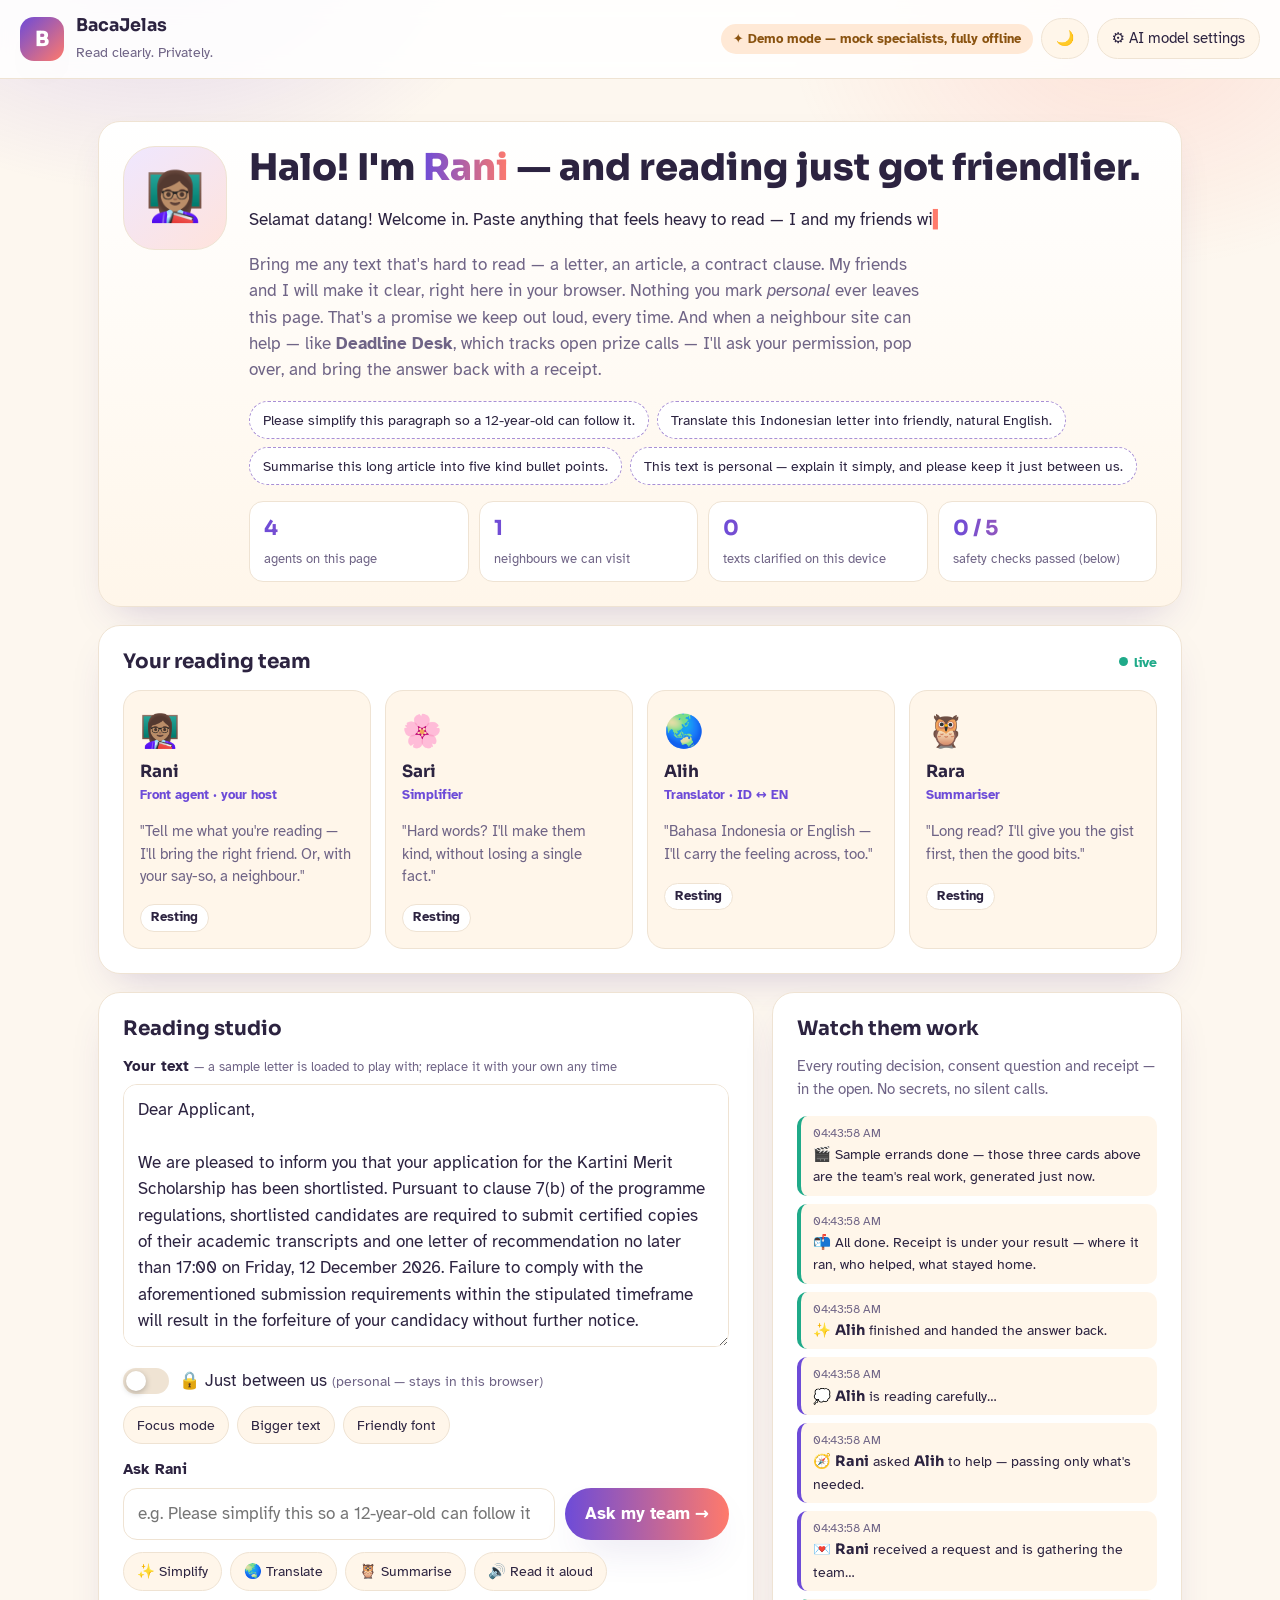
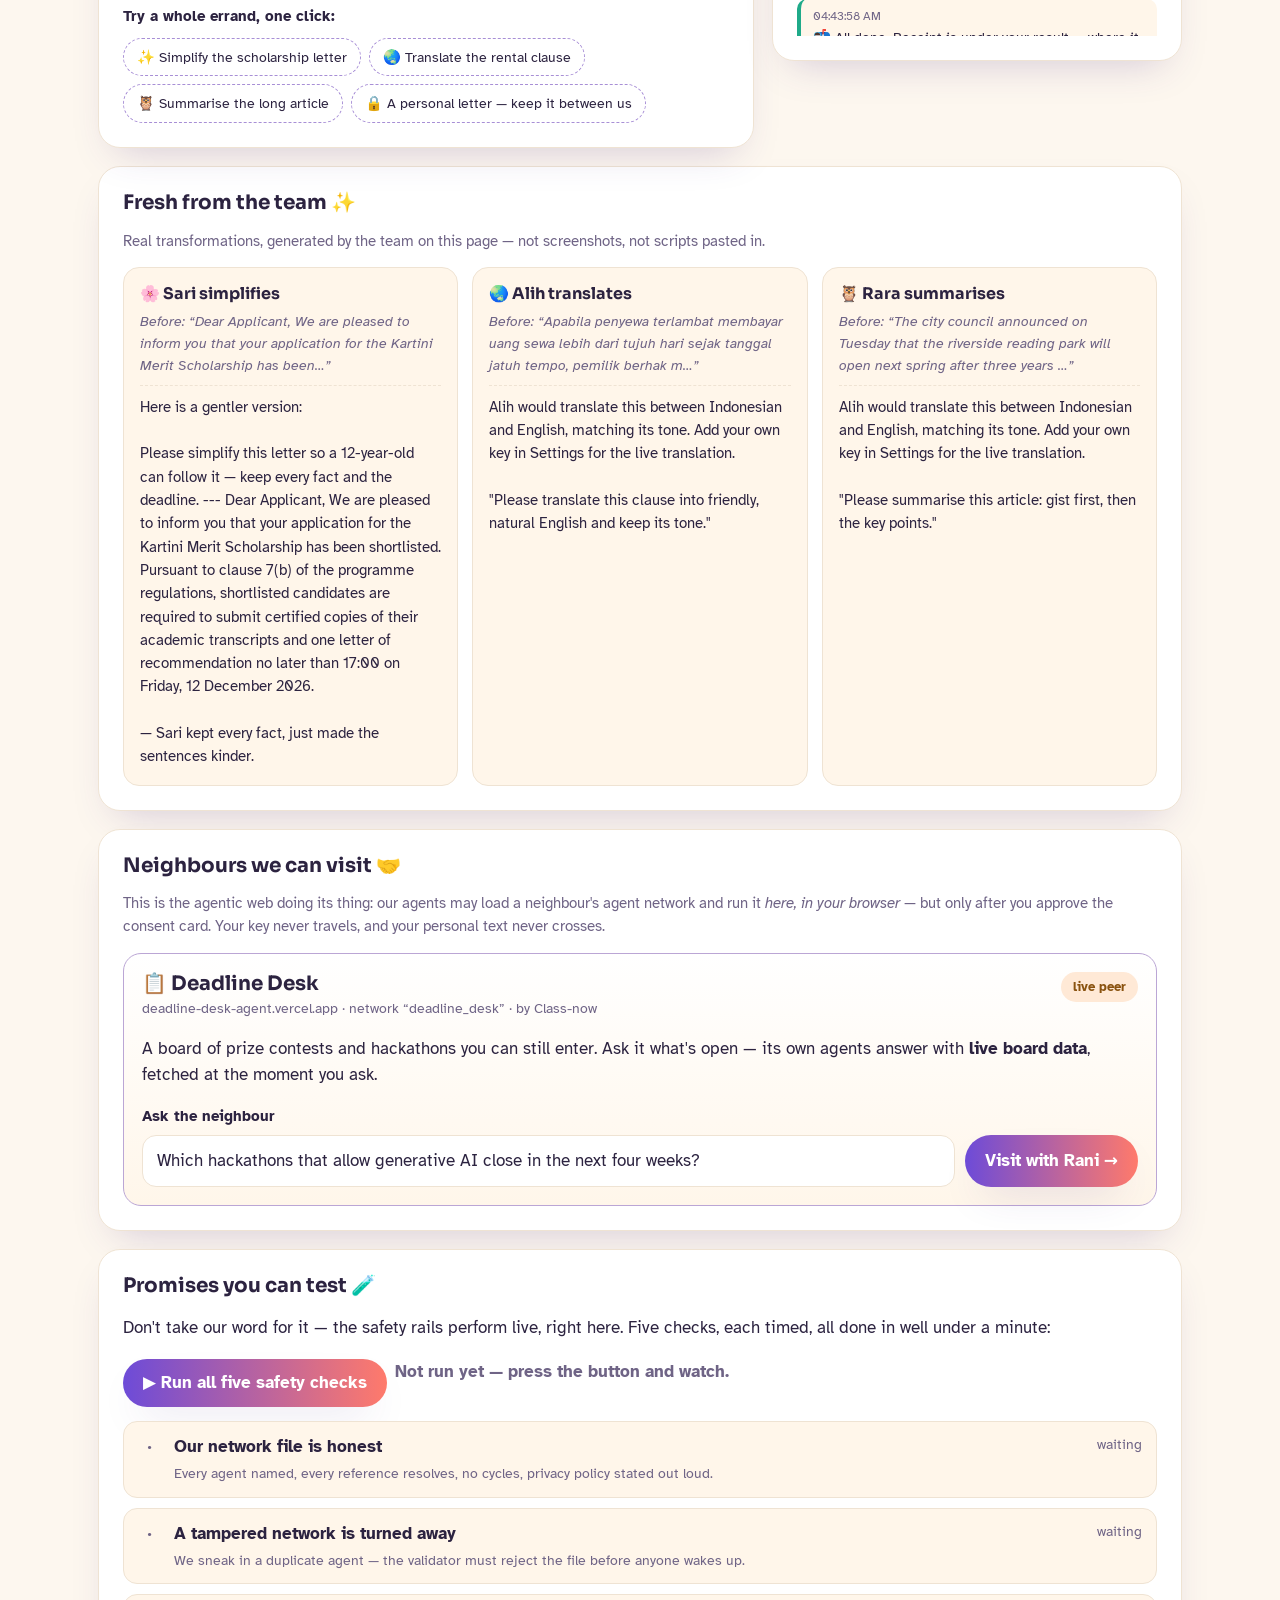
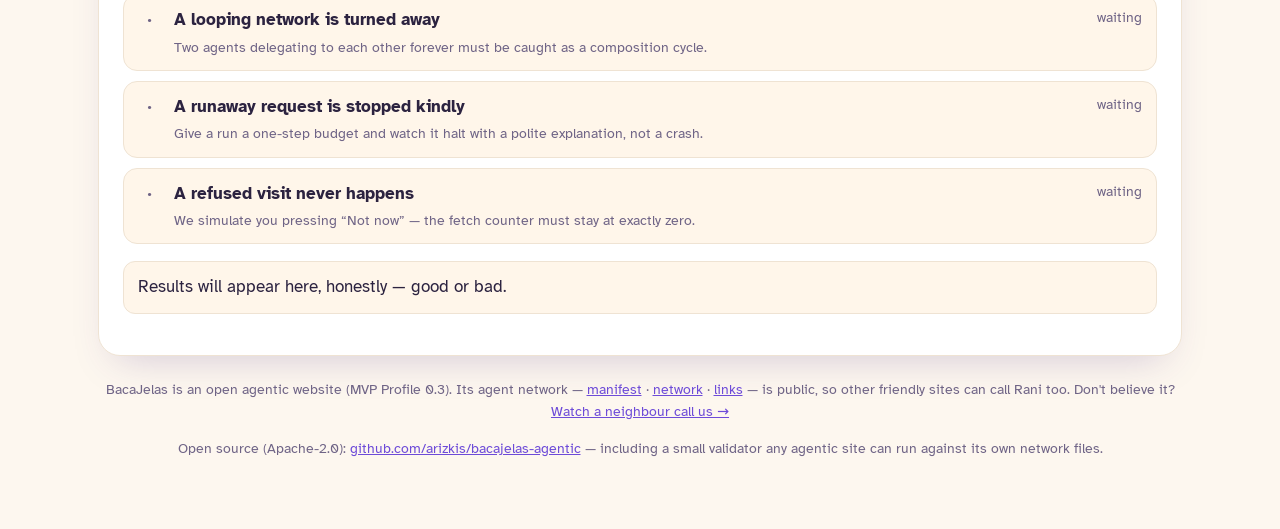
==== site/index.html @ 624f6c1c "BacaJelas, agentified — stage 2: live composition both directions - M3: Rani visits Deadline Desk af" ====
<!doctype html>
<html lang="en" data-theme="light">
<head>
<meta charset="utf-8">
<meta name="viewport" content="width=device-width, initial-scale=1">
<title>BacaJelas — Read clearly. Privately. Together with friendly agents.</title>
<meta name="description" content="A reading companion on the open agentic web. Rani and her specialist friends simplify, translate and summarise — right in your browser. And with your permission, they visit neighbours like Deadline Desk and bring back live answers.">
<link rel="preconnect" href="https://fonts.googleapis.com">
<link href="https://fonts.googleapis.com/css2?family=Atkinson+Hyperlegible:ital,wght@0,400;0,700;1,400&family=Sora:wght@500;700;800&display=swap" rel="stylesheet">
<link rel="stylesheet" href="./styles.css">
</head>
<body>
<div class="aurora" aria-hidden="true"></div>

<header class="topbar">
  <div class="brand">
    <div class="brand-mark" aria-hidden="true">B</div>
    <div>
      <strong>BacaJelas</strong>
      <span>Read clearly. Privately.</span>
    </div>
  </div>
  <div class="topbar-right">
    <span id="mode-pill" class="pill pill-warm">Warming up…</span>
    <button id="theme-toggle" class="ghost-btn" type="button" aria-label="Toggle dark mode">🌙</button>
    <button id="settings-open" class="ghost-btn" type="button">⚙ AI model settings</button>
  </div>
</header>

<main>
  <!-- HERO / GREETING -->
  <section class="hero card">
    <div class="avatar-stage" aria-hidden="true">
      <div class="avatar avatar-rani"><span>👩🏽‍🏫</span><i class="pulse"></i></div>
    </div>
    <div class="hero-text">
      <h1>Halo! I'm <span class="grad">Rani</span> — and reading just got friendlier.</h1>
      <p id="greeting" class="greeting"></p>
      <p class="hero-sub">Bring me any text that's hard to read — a letter, an article, a contract clause.
      My friends and I will make it clear, right here in your browser. Nothing you mark
      <em>personal</em> ever leaves this page. That's a promise we keep out loud, every time.
      And when a neighbour site can help — like <strong>Deadline Desk</strong>, which tracks open
      prize calls — I'll ask your permission, pop over, and bring the answer back with a receipt.</p>
      <div class="chips" id="sample-chips"></div>
      <div class="stats-strip" aria-label="This page, by the numbers">
        <div class="stat"><strong id="stat-agents">4</strong><span>agents on this page</span></div>
        <div class="stat"><strong id="stat-peers">…</strong><span>neighbours we can visit</span></div>
        <div class="stat"><strong id="stat-clarified">0</strong><span>texts clarified on this device</span></div>
        <div class="stat"><strong id="stat-checks">0 / 5</strong><span>safety checks passed (below)</span></div>
      </div>
    </div>
  </section>

  <!-- AGENT STAGE -->
  <section class="stage card" aria-label="Your agent team">
    <div class="stage-head">
      <h2>Your reading team</h2>
      <span class="live-dot"><i></i> live</span>
    </div>
    <div class="agents" id="agents">
      <article class="agent" data-agent="rani" data-state="idle">
        <div class="agent-face">👩🏽‍🏫</div>
        <h3>Rani</h3><p class="agent-role">Front agent · your host</p>
        <p class="agent-say">"Tell me what you're reading — I'll bring the right friend. Or, with your say-so, a neighbour."</p>
        <span class="agent-status">Resting</span>
      </article>
      <article class="agent" data-agent="sari" data-state="idle">
        <div class="agent-face">🌸</div>
        <h3>Sari</h3><p class="agent-role">Simplifier</p>
        <p class="agent-say">"Hard words? I'll make them kind, without losing a single fact."</p>
        <span class="agent-status">Resting</span>
      </article>
      <article class="agent" data-agent="alih" data-state="idle">
        <div class="agent-face">🌏</div>
        <h3>Alih</h3><p class="agent-role">Translator · ID ↔ EN</p>
        <p class="agent-say">"Bahasa Indonesia or English — I'll carry the feeling across, too."</p>
        <span class="agent-status">Resting</span>
      </article>
      <article class="agent" data-agent="rara" data-state="idle">
        <div class="agent-face">🦉</div>
        <h3>Rara</h3><p class="agent-role">Summariser</p>
        <p class="agent-say">"Long read? I'll give you the gist first, then the good bits."</p>
        <span class="agent-status">Resting</span>
      </article>
    </div>
  </section>

  <div class="grid">
    <!-- STUDIO -->
    <section class="studio card">
      <h2>Reading studio</h2>
      <label class="field-label" for="editor">Your text <small id="editor-note">— a sample letter is loaded to play with; replace it with your own any time</small></label>
      <textarea id="editor" rows="9" placeholder="Paste the text that's giving you trouble — a letter, a bill, an article, anything…"></textarea>
      <div class="studio-row">
        <label class="switch">
          <input type="checkbox" id="personal-toggle">
          <span class="track"></span>
          <span class="switch-label">🔒 Just between us <small>(personal — stays in this browser)</small></span>
        </label>
        <div class="comfort">
          <button type="button" class="mini-btn" data-comfort="focusMode">Focus mode</button>
          <button type="button" class="mini-btn" data-comfort="largeText">Bigger text</button>
          <button type="button" class="mini-btn" data-comfort="friendlyFont">Friendly font</button>
        </div>
      </div>
      <label class="field-label" for="ask">Ask Rani</label>
      <div class="ask-row">
        <input id="ask" type="text" placeholder="e.g. Please simplify this so a 12-year-old can follow it">
        <button id="run" class="primary-btn" type="button">Ask my team →</button>
      </div>
      <div class="quick-actions">
        <button type="button" class="mini-btn" data-quick="simplify">✨ Simplify</button>
        <button type="button" class="mini-btn" data-quick="translate">🌏 Translate</button>
        <button type="button" class="mini-btn" data-quick="summarise">🦉 Summarise</button>
        <button type="button" class="mini-btn" id="speak-btn">🔊 Read it aloud</button>
      </div>
      <p class="field-label">Try a whole errand, one click:</p>
      <div class="chips" id="sample-runs"></div>
      <div id="result" class="result" hidden>
        <div class="result-head">
          <span id="result-badge" class="pill pill-ai">From your team</span>
          <span id="result-who" class="result-who"></span>
        </div>
        <div id="result-text" class="result-text"></div>
        <p id="receipt" class="receipt"></p>
      </div>
      <p id="error-box" class="error-box" hidden></p>
    </section>

    <!-- LEDGER -->
    <aside class="ledger card" aria-label="Agent activity">
      <h2>Watch them work</h2>
      <p class="ledger-sub">Every routing decision, consent question and receipt — in the open. No secrets, no silent calls.</p>
      <ol id="ledger" class="ledger-list"></ol>
    </aside>
  </div>

  <!-- GALLERY -->
  <section class="gallery card" aria-label="Example transformations">
    <h2>Fresh from the team ✨</h2>
    <p class="ledger-sub" id="gallery-note">Real transformations, generated by the team on this page — not screenshots, not scripts pasted in.</p>
    <div class="gallery-grid" id="gallery"></div>
  </section>

  <!-- NEIGHBOURS (cross-site composition) -->
  <section class="neighbours card" aria-label="Neighbours on the agentic web">
    <h2>Neighbours we can visit 🤝</h2>
    <p class="ledger-sub">This is the agentic web doing its thing: our agents may load a neighbour's agent
    network and run it <em>here, in your browser</em> — but only after you approve the consent card.
    Your key never travels, and your personal text never crosses.</p>
    <article class="peer-card">
      <div class="peer-head">
        <div>
          <h3>📋 Deadline Desk</h3>
          <p class="peer-origin">deadline-desk-agent.vercel.app · network “deadline_desk” · by Class-now</p>
        </div>
        <span class="pill pill-warm">live peer</span>
      </div>
      <p>A board of prize contests and hackathons you can still enter. Ask it what's open —
      its own agents answer with <strong>live board data</strong>, fetched at the moment you ask.</p>
      <label class="field-label" for="peer-ask">Ask the neighbour</label>
      <div class="ask-row">
        <input id="peer-ask" type="text" value="Which hackathons that allow generative AI close in the next four weeks?">
        <button id="peer-run" class="primary-btn" type="button">Visit with Rani →</button>
      </div>
      <div id="peer-result" class="result" hidden>
        <div class="result-head">
          <span class="pill pill-ai">Back from the neighbours</span>
          <span id="peer-result-who" class="result-who"></span>
        </div>
        <div id="peer-result-text" class="result-text"></div>
        <p id="peer-receipt" class="receipt"></p>
      </div>
      <p id="peer-error" class="error-box" hidden></p>
    </article>
  </section>

  <!-- TRUST THEATRE (§6 performed live) -->
  <section class="trust card">
    <h2>Promises you can test 🧪</h2>
    <p>Don't take our word for it — the safety rails perform live, right here. Five checks,
    each timed, all done in well under a minute:</p>
    <div class="trust-btns">
      <button type="button" class="primary-btn" id="theatre-run">▶ Run all five safety checks</button>
      <span id="theatre-summary" class="theatre-summary">Not run yet — press the button and watch.</span>
    </div>
    <ol class="theatre-list" id="theatre-list">
      <li data-check="validate"><span class="check-dot">·</span><div><strong>Our network file is honest</strong><p>Every agent named, every reference resolves, no cycles, privacy policy stated out loud.</p></div><span class="check-meta">waiting</span></li>
      <li data-check="tamper"><span class="check-dot">·</span><div><strong>A tampered network is turned away</strong><p>We sneak in a duplicate agent — the validator must reject the file before anyone wakes up.</p></div><span class="check-meta">waiting</span></li>
      <li data-check="cycle"><span class="check-dot">·</span><div><strong>A looping network is turned away</strong><p>Two agents delegating to each other forever must be caught as a composition cycle.</p></div><span class="check-meta">waiting</span></li>
      <li data-check="budget"><span class="check-dot">·</span><div><strong>A runaway request is stopped kindly</strong><p>Give a run a one-step budget and watch it halt with a polite explanation, not a crash.</p></div><span class="check-meta">waiting</span></li>
      <li data-check="denied"><span class="check-dot">·</span><div><strong>A refused visit never happens</strong><p>We simulate you pressing “Not now” — the fetch counter must stay at exactly zero.</p></div><span class="check-meta">waiting</span></li>
    </ol>
    <p id="trust-output" class="trust-output">Results will appear here, honestly — good or bad.</p>
  </section>

  <footer class="foot">
    <p>BacaJelas is an open agentic website (MVP Profile 0.3). Its agent network —
    <a href="./agent-manifest.json">manifest</a> · <a href="./bacajelas.network.json">network</a> · <a href="./links.json">links</a> —
    is public, so other friendly sites can call Rani too.
    Don't believe it? <a href="https://bacajelas-caller.web.app/">Watch a neighbour call us →</a></p>
    <p>Open source (Apache-2.0): <a href="https://github.com/arizkis/bacajelas-agentic">github.com/arizkis/bacajelas-agentic</a> —
    including a small validator any agentic site can run against its own network files.</p>
  </footer>
</main>

<!-- CONSENT MODAL -->
<div id="consent-modal" class="modal" hidden role="dialog" aria-modal="true" aria-labelledby="consent-title">
  <div class="modal-card">
    <div class="modal-face">🤝</div>
    <h3 id="consent-title">Rani would like to say hello to a neighbour</h3>
    <p id="consent-body"></p>
    <p class="consent-care">Your key and your personal text <strong>never</strong> go along — only the question you approved. Neighbours run here, in your browser, on your terms.</p>
    <div class="modal-btns">
      <button type="button" id="consent-no" class="ghost-btn">Not now</button>
      <button type="button" id="consent-yes" class="primary-btn">Yes, say hello</button>
    </div>
  </div>
</div>

<!-- CONFIRM MODAL (for write actions) -->
<div id="confirm-modal" class="modal" hidden role="dialog" aria-modal="true">
  <div class="modal-card">
    <div class="modal-face">🪟</div>
    <h3>Before we change anything…</h3>
    <p id="confirm-body"></p>
    <div class="modal-btns">
      <button type="button" id="confirm-no" class="ghost-btn">Keep it as-is</button>
      <button type="button" id="confirm-yes" class="primary-btn">Yes, go ahead</button>
    </div>
  </div>
</div>

<!-- SETTINGS DRAWER -->
<div id="settings" class="drawer" hidden role="dialog" aria-label="AI model settings">
  <div class="drawer-card">
    <h3>⚙ AI model settings</h3>
    <p class="drawer-sub">BacaJelas runs on the open agentic web: you choose the brain. Bring your own key for any
    OpenAI-compatible router (Otari is pre-filled as a suggestion), or stay in demo mode with our local mock
    specialists — every flow works there too, including the visit to Deadline Desk, whose board data is live either way.</p>
    <label class="field-label" for="set-base">Router base URL</label>
    <input id="set-base" type="url" placeholder="https://api.otari.ai/api/v1">
    <label class="field-label" for="set-model">Model</label>
    <input id="set-model" type="text" placeholder="alibaba/qwen3.8-flash">
    <label class="field-label" for="set-key">Your API key <small>(stays in this browser, sent only to your router)</small></label>
    <input id="set-key" type="password" autocomplete="off" placeholder="sk-…">
    <label class="switch"><input type="checkbox" id="set-mock"><span class="track"></span><span class="switch-label">Demo mode (local mock specialists, no key, no network for reading tasks)</span></label>
    <div class="modal-btns">
      <button type="button" id="settings-clear" class="ghost-btn">Forget my key</button>
      <button type="button" id="settings-save" class="primary-btn">Save</button>
    </div>
  </div>
</div>

<script type="module" src="./app.js"></script>
</body>
</html>
---- site/styles.css ----
/* BacaJelas — warm modern theme. AI feels alive; nothing feels cold. */
:root{
  --bg:#fdf7ef; --surface:#ffffff; --surface-2:#fff6ea; --ink:#2c2340; --ink-soft:#6f6486;
  --line:#efe3d3; --primary:#6d4bd8; --primary-ink:#ffffff; --accent:#ff7a6b; --mint:#1faa89;
  --gold:#f5a623; --radius:22px; --shadow:0 18px 40px -18px rgba(76,52,140,.25);
  --font-body:"Atkinson Hyperlegible",system-ui,-apple-system,"Segoe UI",sans-serif;
  --font-display:"Sora",var(--font-body);
}
html[data-theme="dark"]{
  --bg:#17122b; --surface:#221a3e; --surface-2:#2a2150; --ink:#f2edff; --ink-soft:#b6aad6;
  --line:#372c5e; --shadow:0 18px 40px -18px rgba(0,0,0,.6);
}
*{box-sizing:border-box}
body{margin:0;font-family:var(--font-body);background:var(--bg);color:var(--ink);font-size:17px;line-height:1.55}
.aurora{position:fixed;inset:0;z-index:-1;pointer-events:none;
  background:
    radial-gradient(560px 380px at 12% -6%, rgba(109,75,216,.20), transparent 65%),
    radial-gradient(520px 360px at 88% 4%, rgba(255,122,107,.16), transparent 65%),
    radial-gradient(700px 500px at 50% 115%, rgba(31,170,137,.12), transparent 65%);}
main{max-width:1120px;margin:0 auto;padding:20px 18px 56px}
h1,h2,h3{font-family:var(--font-display);line-height:1.2;margin:0}
h2{font-size:1.25rem}
a{color:var(--primary)}
.card{background:var(--surface);border:1px solid var(--line);border-radius:var(--radius);box-shadow:var(--shadow);padding:24px;margin-top:18px}

/* top bar */
.topbar{position:sticky;top:0;z-index:20;display:flex;justify-content:space-between;align-items:center;
  padding:12px 20px;background:color-mix(in srgb, var(--surface) 88%, transparent);backdrop-filter:blur(10px);
  border-bottom:1px solid var(--line)}
.brand{display:flex;gap:12px;align-items:center}
.brand-mark{width:44px;height:44px;border-radius:14px;display:grid;place-items:center;color:#fff;font-family:var(--font-display);
  font-weight:800;font-size:1.3rem;background:linear-gradient(135deg,var(--primary),var(--accent));box-shadow:var(--shadow)}
.brand strong{display:block;font-family:var(--font-display);font-size:1.1rem}
.brand span{color:var(--ink-soft);font-size:.85rem}
.topbar-right{display:flex;gap:8px;align-items:center;flex-wrap:wrap}
.ghost-btn{background:var(--surface-2);color:var(--ink);border:1px solid var(--line);border-radius:999px;padding:8px 14px;cursor:pointer;font:inherit;font-size:.92rem}
.ghost-btn:hover{border-color:var(--primary)}
.pill{display:inline-flex;align-items:center;gap:6px;border-radius:999px;padding:5px 12px;font-size:.82rem;font-weight:700}
.pill-warm{background:#ffe9d6;color:#8a5310}
html[data-theme="dark"] .pill-warm{background:#4a3517;color:#ffd9a0}
.pill-ai{background:linear-gradient(90deg,var(--primary),var(--accent));color:#fff}

/* hero */
.hero{display:flex;gap:22px;align-items:flex-start;margin-top:22px;background:
  linear-gradient(180deg,var(--surface),var(--surface-2))}
.avatar-stage{flex:0 0 auto}
.avatar{position:relative;width:104px;height:104px;border-radius:32px;display:grid;place-items:center;font-size:3rem;
  background:linear-gradient(140deg,#efe7ff,#ffe3dc);border:1px solid var(--line)}
html[data-theme="dark"] .avatar{background:linear-gradient(140deg,#372c5e,#4a2f3a)}
.avatar .pulse{position:absolute;inset:-6px;border-radius:38px;border:2px solid var(--accent);opacity:0;animation:pulse 2.6s infinite}
@keyframes pulse{0%{transform:scale(.94);opacity:.7}70%{transform:scale(1.08);opacity:0}100%{opacity:0}}
.hero-text h1{font-size:clamp(1.6rem,3.4vw,2.3rem);font-weight:800}
.grad{background:linear-gradient(90deg,var(--primary),var(--accent));-webkit-background-clip:text;background-clip:text;color:transparent}
.greeting{font-size:1.08rem;min-height:1.6em}
.greeting::after{content:"▍";color:var(--accent);animation:blink 1s steps(1) infinite}
.greeting.done::after{content:""}
@keyframes blink{50%{opacity:0}}
.hero-sub{color:var(--ink-soft);max-width:62ch}
.chips{display:flex;gap:8px;flex-wrap:wrap;margin-top:10px}
.chip{background:var(--surface);border:1px dashed color-mix(in srgb,var(--primary) 55%, var(--line));color:var(--ink);
  border-radius:999px;padding:7px 13px;cursor:pointer;font:inherit;font-size:.9rem}
.chip:hover{background:var(--surface-2)}

/* agent stage */
.stage-head{display:flex;justify-content:space-between;align-items:center}
.live-dot{color:var(--mint);font-weight:700;font-size:.9rem;display:flex;gap:6px;align-items:center}
.live-dot i{width:9px;height:9px;border-radius:50%;background:var(--mint);animation:blink 1.6s infinite}
.agents{display:grid;grid-template-columns:repeat(auto-fit,minmax(210px,1fr));gap:14px;margin-top:16px}
.agent{border:1px solid var(--line);border-radius:18px;padding:16px;background:var(--surface-2);transition:transform .25s, box-shadow .25s, border-color .25s}
.agent-face{font-size:2rem}
.agent h3{font-size:1.05rem;margin-top:6px}
.agent-role{color:var(--primary);font-weight:700;font-size:.82rem;margin:2px 0}
.agent-say{color:var(--ink-soft);font-size:.92rem;min-height:3.2em}
.agent-status{display:inline-block;font-size:.8rem;font-weight:700;border-radius:999px;padding:3px 10px;background:var(--surface);border:1px solid var(--line)}
.agent[data-state="thinking"]{border-color:var(--gold);transform:translateY(-3px);box-shadow:0 14px 28px -14px rgba(245,166,35,.55)}
.agent[data-state="thinking"] .agent-status{background:#ffedb8;color:#7a5200}
.agent[data-state="working"]{border-color:var(--primary);transform:translateY(-3px);box-shadow:0 14px 28px -14px rgba(109,75,216,.55)}
.agent[data-state="working"] .agent-status{background:#e6deff;color:#3d2496}
.agent[data-state="done"]{border-color:var(--mint)}
.agent[data-state="done"] .agent-status{background:#d9f5ec;color:#0c6b52}
.agent[data-state="error"]{border-color:var(--accent)}
.agent[data-state="error"] .agent-status{background:#ffe0da;color:#93321f}
html[data-theme="dark"] .agent[data-state="thinking"] .agent-status{background:#5a4510;color:#ffe1a0}
html[data-theme="dark"] .agent[data-state="working"] .agent-status{background:#3a2a7a;color:#d9ceff}
html[data-theme="dark"] .agent[data-state="done"] .agent-status{background:#123f33;color:#9fe8d2}
html[data-theme="dark"] .agent[data-state="error"] .agent-status{background:#5a241c;color:#ffc4b8}

/* layout grid */
.grid{display:grid;grid-template-columns:1.6fr 1fr;gap:18px;align-items:start}
@media (max-width:860px){.grid{grid-template-columns:1fr}.hero{flex-direction:column}}

/* studio */
.field-label{display:block;font-weight:700;margin:14px 0 6px;font-size:.95rem}
.field-label small{color:var(--ink-soft);font-weight:400}
textarea,input[type="text"],input[type="url"],input[type="password"]{width:100%;border:1.5px solid var(--line);border-radius:14px;
  background:var(--surface);color:var(--ink);font:inherit;padding:12px 14px}
textarea:focus,input:focus{outline:3px solid color-mix(in srgb,var(--primary) 35%, transparent);border-color:var(--primary)}
body.focus-mode textarea{font-size:1.15rem;line-height:1.9;letter-spacing:.01em}
body.large-text{font-size:19px}
body.friendly-font{font-family:"Atkinson Hyperlegible",system-ui,sans-serif}
.studio-row{display:flex;justify-content:space-between;gap:12px;flex-wrap:wrap;margin-top:12px;align-items:center}
.switch{display:flex;gap:10px;align-items:center;cursor:pointer}
.switch input{display:none}
.switch .track{width:46px;height:26px;border-radius:999px;background:var(--line);position:relative;transition:.2s;flex:0 0 auto}
.switch .track::after{content:"";position:absolute;top:3px;left:3px;width:20px;height:20px;border-radius:50%;background:#fff;transition:.2s;box-shadow:0 2px 6px rgba(0,0,0,.25)}
.switch input:checked + .track{background:var(--mint)}
.switch input:checked + .track::after{left:23px}
.switch-label small{color:var(--ink-soft)}
.comfort,.quick-actions{display:flex;gap:8px;flex-wrap:wrap}
.mini-btn{background:var(--surface-2);border:1px solid var(--line);color:var(--ink);border-radius:999px;padding:7px 13px;cursor:pointer;font:inherit;font-size:.9rem}
.mini-btn:hover{border-color:var(--primary)}
.mini-btn.on{background:var(--primary);color:#fff;border-color:var(--primary)}
.ask-row{display:flex;gap:10px}
.ask-row input{flex:1}
.primary-btn{background:linear-gradient(90deg,var(--primary),var(--accent));color:#fff;border:none;border-radius:999px;
  padding:11px 20px;font:inherit;font-weight:700;cursor:pointer;box-shadow:var(--shadow)}
.primary-btn:disabled{opacity:.55;cursor:wait}
.quick-actions{margin-top:12px}
.result{margin-top:18px;border:1.5px solid color-mix(in srgb,var(--mint) 45%, var(--line));border-radius:16px;padding:16px;background:color-mix(in srgb,var(--surface-2) 70%, #eafff6)}
html[data-theme="dark"] .result{background:var(--surface-2)}
.result-head{display:flex;gap:10px;align-items:center;margin-bottom:8px}
.result-who{color:var(--ink-soft);font-size:.9rem}
.result-text{white-space:pre-wrap}
.receipt{margin:12px 0 0;padding:10px 12px;border-radius:12px;background:var(--surface);border:1px dashed var(--mint);color:var(--ink);font-size:.92rem}
.error-box{margin-top:14px;padding:12px 14px;border-radius:12px;background:#ffe9e4;color:#7c2716;border:1px solid var(--accent)}
html[data-theme="dark"] .error-box{background:#47231c;color:#ffc9bd}

/* ledger */
.ledger-sub{color:var(--ink-soft);font-size:.92rem}
.ledger-list{list-style:none;margin:14px 0 0;padding:0;display:flex;flex-direction:column;gap:8px;max-height:520px;overflow:auto}
.ledger-list li{border-left:4px solid var(--line);background:var(--surface-2);border-radius:10px;padding:8px 12px;font-size:.9rem;animation:slidein .3s ease}
.ledger-list li b{font-family:var(--font-display)}
.ledger-list li time{color:var(--ink-soft);font-size:.78rem;display:block}
.ledger-list li.ev-routing{border-color:var(--primary)}
.ledger-list li.ev-consent,.ledger-list li.ev-peer{border-color:var(--gold)}
.ledger-list li.ev-error{border-color:var(--accent)}
.ledger-list li.ev-done{border-color:var(--mint)}
@keyframes slidein{from{opacity:0;transform:translateY(4px)}to{opacity:1}}

/* trust + footer */
.trust-btns{display:flex;gap:8px;flex-wrap:wrap;margin:10px 0}
.trust-output{background:var(--surface-2);border:1px solid var(--line);border-radius:12px;padding:12px 14px;white-space:pre-wrap}
.foot{color:var(--ink-soft);font-size:.9rem;margin-top:22px;text-align:center}

/* stats strip */
.stats-strip{display:grid;grid-template-columns:repeat(auto-fit,minmax(130px,1fr));gap:10px;margin-top:16px}
.stat{background:var(--surface);border:1px solid var(--line);border-radius:14px;padding:10px 14px}
.stat strong{display:block;font-family:var(--font-display);font-size:1.3rem;background:linear-gradient(90deg,var(--primary),var(--accent));-webkit-background-clip:text;background-clip:text;color:transparent}
.stat span{color:var(--ink-soft);font-size:.8rem}

/* gallery */
.gallery-grid{display:grid;grid-template-columns:repeat(auto-fit,minmax(280px,1fr));gap:14px;margin-top:14px}
.gallery-card{border:1px solid var(--line);border-radius:16px;padding:16px;background:var(--surface-2)}
.gallery-card h3{font-size:1rem}
.gallery-before{color:var(--ink-soft);font-size:.88rem;font-style:italic;margin:8px 0}
.gallery-after{white-space:pre-wrap;font-size:.94rem;border-top:1px dashed var(--line);padding-top:10px}

/* neighbours / peer card */
.peer-card{border:1.5px solid color-mix(in srgb,var(--primary) 40%, var(--line));border-radius:18px;padding:18px;margin-top:14px;background:linear-gradient(180deg,var(--surface),var(--surface-2))}
.peer-head{display:flex;justify-content:space-between;gap:12px;align-items:flex-start;flex-wrap:wrap}
.peer-origin{color:var(--ink-soft);font-size:.85rem;margin:2px 0 0}

/* trust theatre */
.theatre-summary{font-weight:700;color:var(--ink-soft)}
.theatre-list{list-style:none;margin:14px 0;padding:0;display:flex;flex-direction:column;gap:10px}
.theatre-list li{display:flex;gap:12px;align-items:flex-start;border:1px solid var(--line);border-radius:14px;padding:12px 14px;background:var(--surface-2)}
.theatre-list li p{margin:2px 0 0;color:var(--ink-soft);font-size:.9rem}
.theatre-list .check-dot{font-weight:800;font-size:1.05rem;width:1.4em;text-align:center;color:var(--ink-soft)}
.theatre-list li[data-state="pass"] .check-dot{color:var(--mint)}
.theatre-list li[data-state="fail"] .check-dot{color:var(--accent)}
.theatre-list .check-meta{margin-left:auto;color:var(--ink-soft);font-size:.85rem;white-space:nowrap}

/* modals + drawer */
.modal{position:fixed;inset:0;background:rgba(24,16,48,.5);display:grid;place-items:center;z-index:50;padding:16px}
.modal[hidden],.drawer[hidden]{display:none}
.modal-card{background:var(--surface);border-radius:24px;max-width:480px;width:100%;padding:28px;box-shadow:var(--shadow);text-align:left}
.modal-face{font-size:2.2rem}
.modal-card h3{margin:8px 0}
.consent-care{background:var(--surface-2);border-radius:12px;padding:10px 12px;font-size:.93rem}
.modal-btns{display:flex;gap:10px;justify-content:flex-end;margin-top:16px;flex-wrap:wrap}
.drawer{position:fixed;inset:0;background:rgba(24,16,48,.5);z-index:50;display:grid;place-items:start end}
.drawer-card{background:var(--surface);width:min(430px,100%);height:100%;overflow:auto;padding:26px;box-shadow:var(--shadow)}
.drawer-sub{color:var(--ink-soft);font-size:.93rem}
.drawer .switch{margin-top:16px}
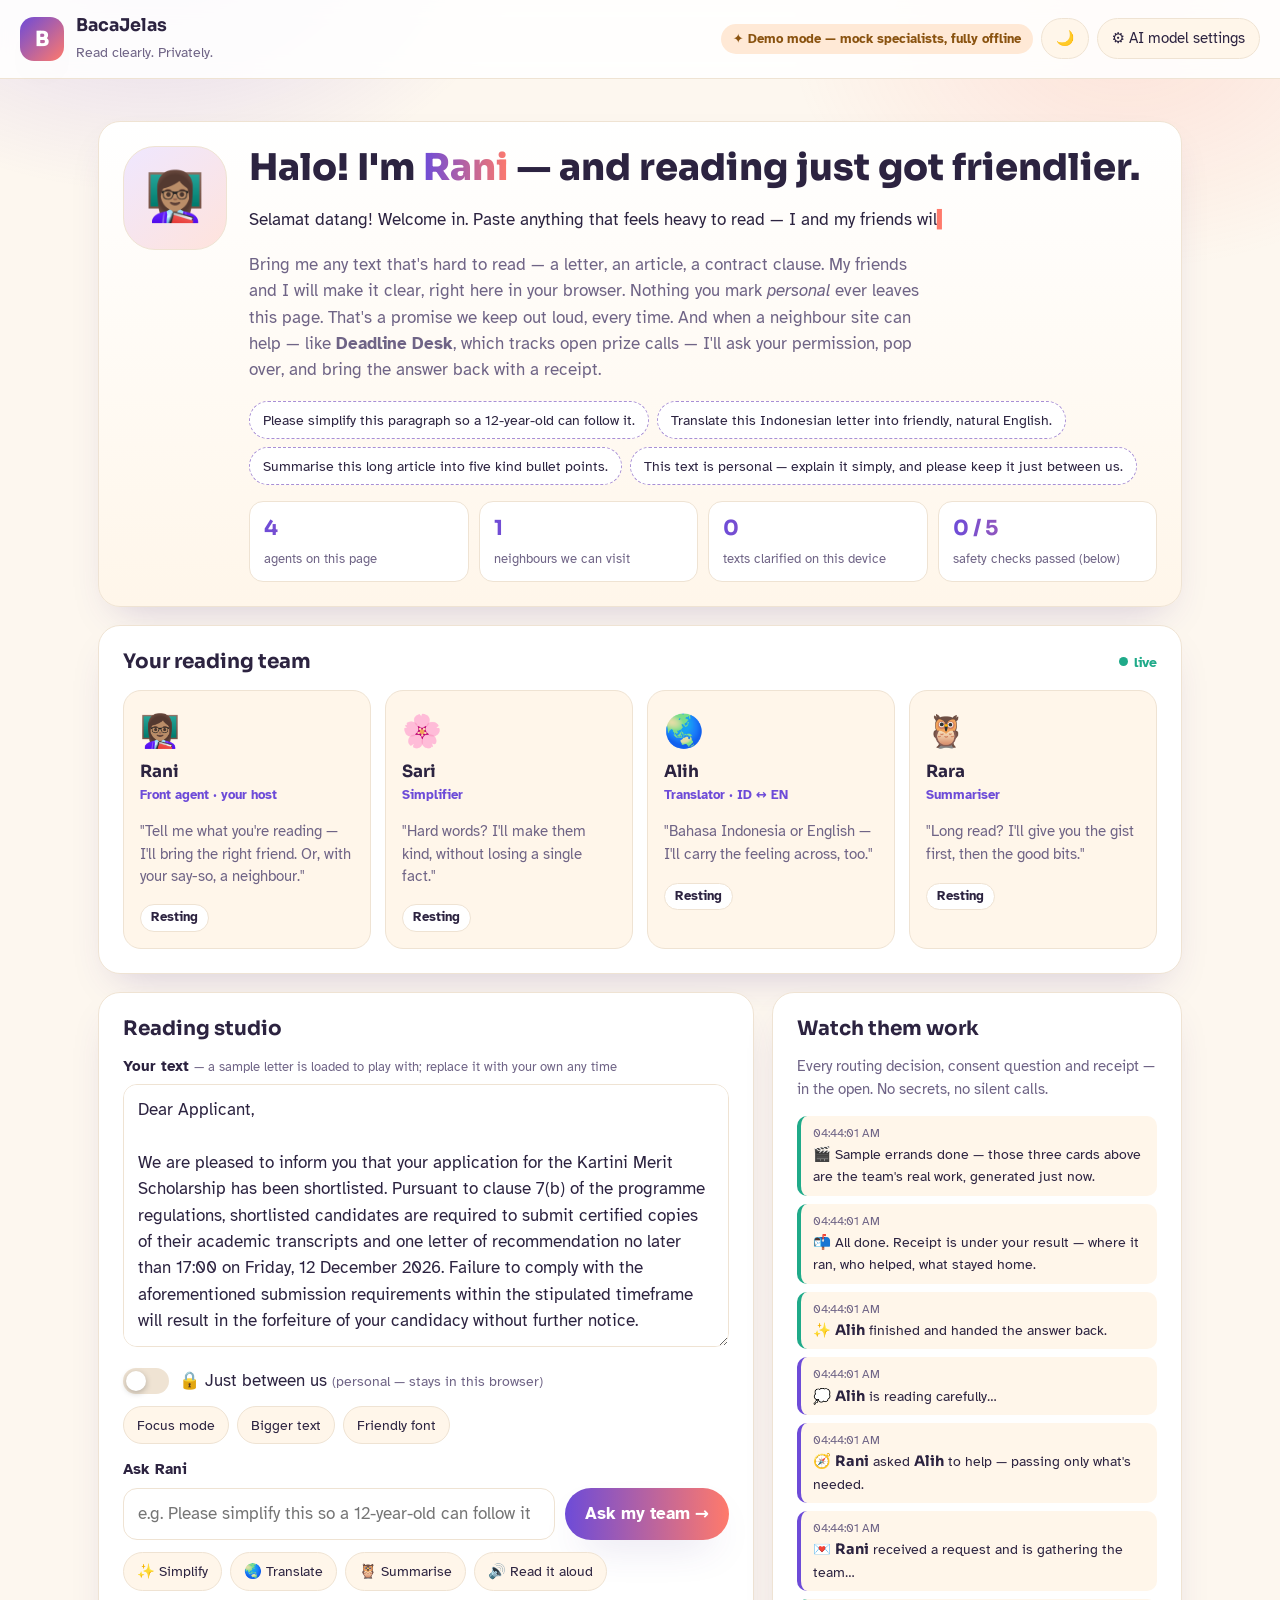
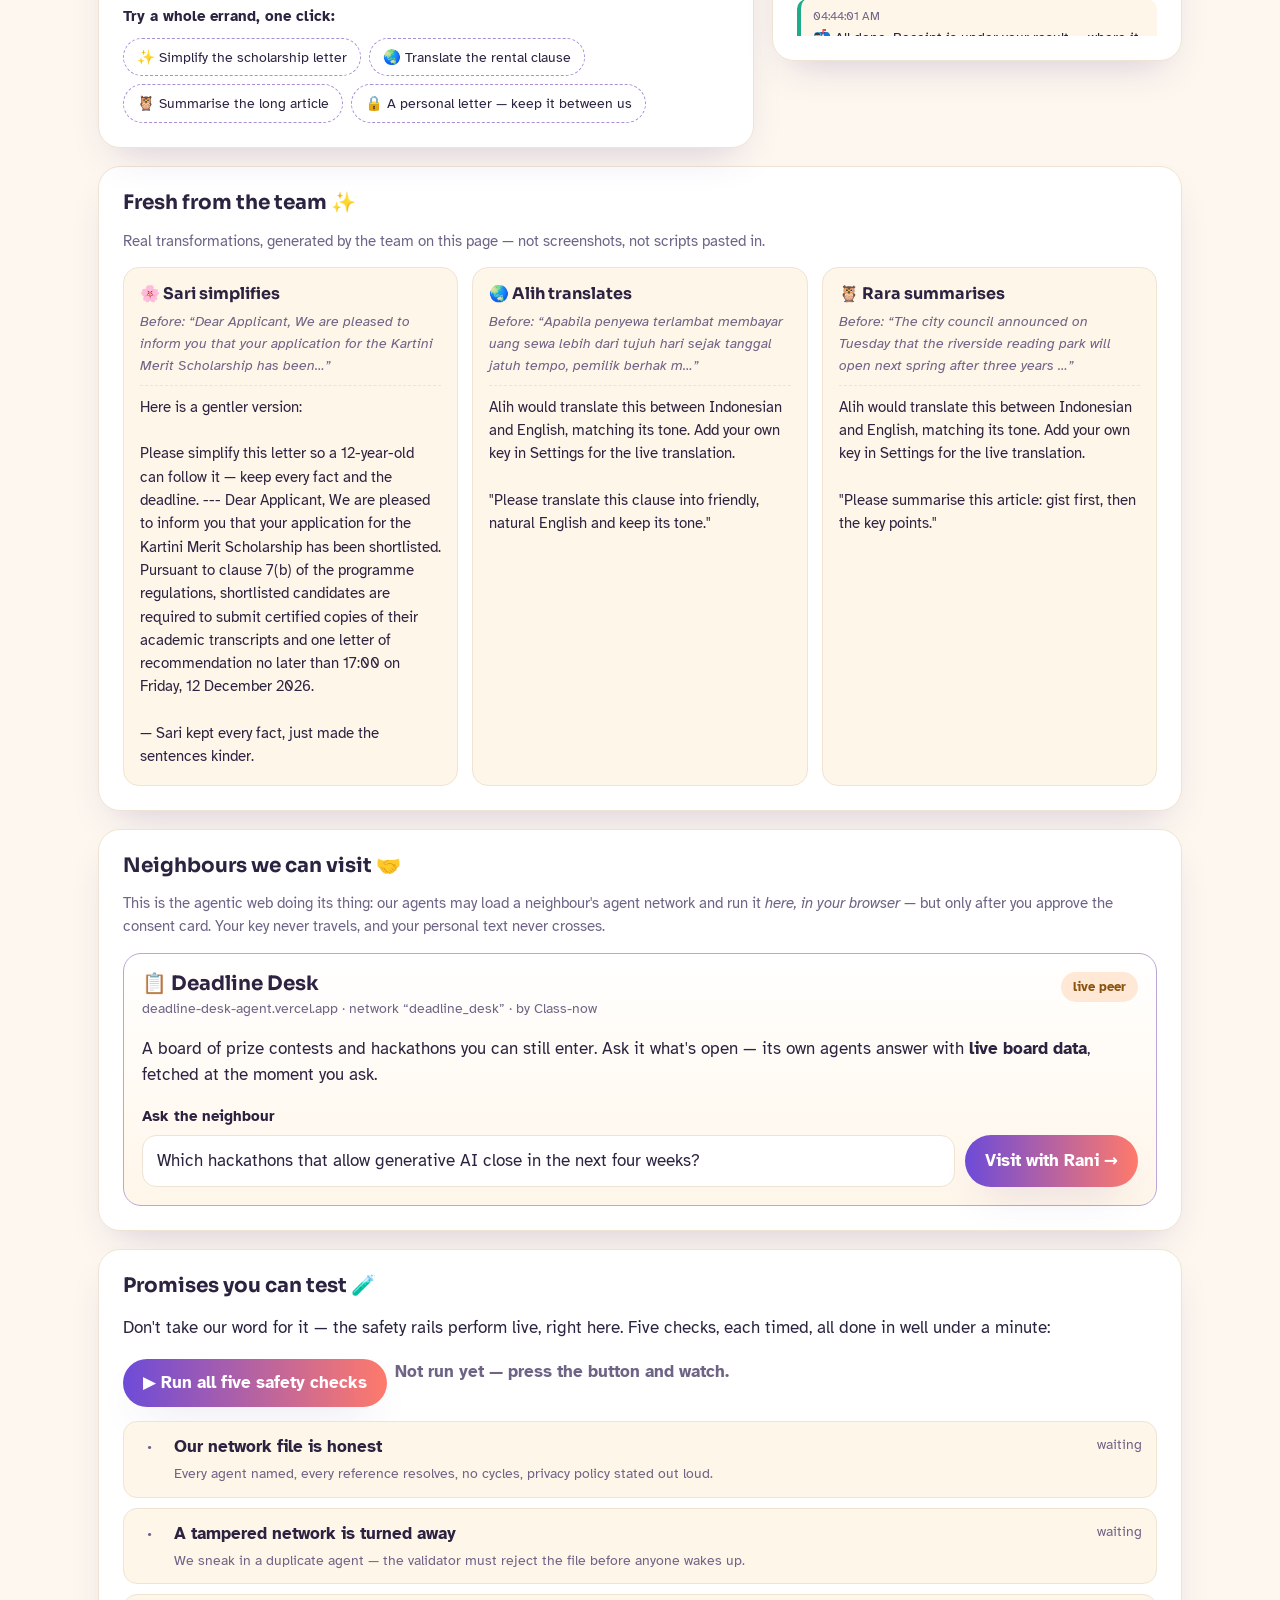
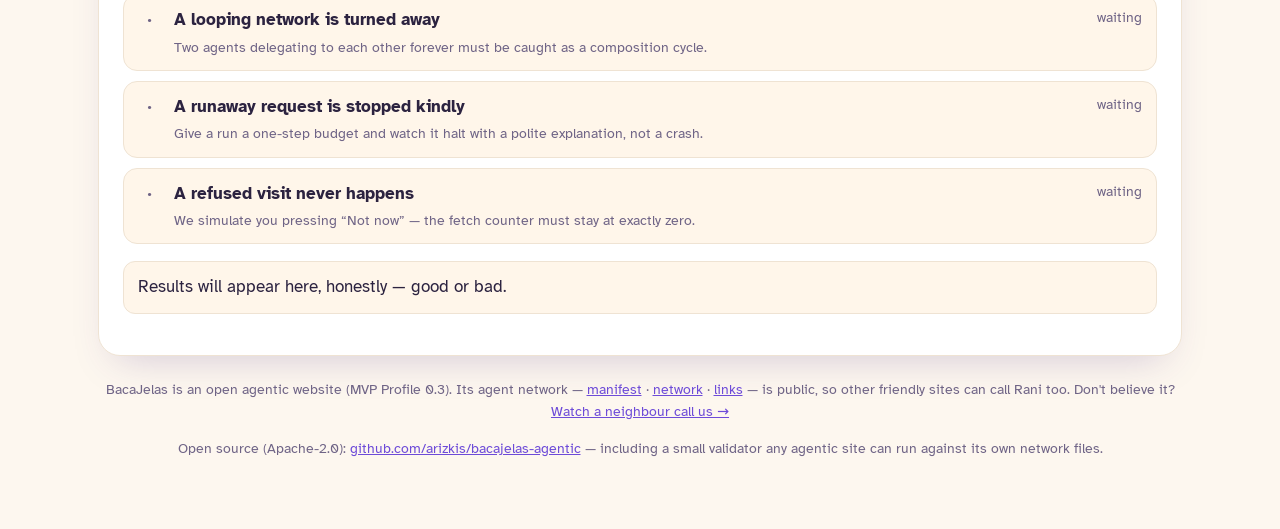
==== commit 23ef8777: "M2: live publisher-default Otari router (deploy-time key injection, repo stays keyless) - site/publi" ====
--- a/site/index.html
+++ b/site/index.html
@@ -235,8 +235,9 @@
 <div id="settings" class="drawer" hidden role="dialog" aria-label="AI model settings">
   <div class="drawer-card">
     <h3>⚙ AI model settings</h3>
-    <p class="drawer-sub">BacaJelas runs on the open agentic web: you choose the brain. Bring your own key for any
-    OpenAI-compatible router (Otari is pre-filled as a suggestion), or stay in demo mode with our local mock
+    <p class="drawer-sub">BacaJelas runs on the open agentic web: you choose the brain. Out of the box the team is
+    live on the publisher's Otari default — on the house, no key needed. Prefer your own router? Bring your own key for any
+    OpenAI-compatible router (Otari is pre-filled as a suggestion) and it replaces the default. Or stay in demo mode with our local mock
     specialists — every flow works there too, including the visit to Deadline Desk, whose board data is live either way.</p>
     <label class="field-label" for="set-base">Router base URL</label>
     <input id="set-base" type="url" placeholder="https://api.otari.ai/api/v1">
@@ -244,7 +245,7 @@
     <input id="set-model" type="text" placeholder="alibaba/qwen3.8-flash">
     <label class="field-label" for="set-key">Your API key <small>(stays in this browser, sent only to your router)</small></label>
     <input id="set-key" type="password" autocomplete="off" placeholder="sk-…">
-    <label class="switch"><input type="checkbox" id="set-mock"><span class="track"></span><span class="switch-label">Demo mode (local mock specialists, no key, no network for reading tasks)</span></label>
+    <label class="switch"><input type="checkbox" id="set-mock"><span class="track"></span><span class="switch-label">Demo mode (local mock specialists, no network for reading tasks — overrides the live default and your key)</span></label>
     <div class="modal-btns">
       <button type="button" id="settings-clear" class="ghost-btn">Forget my key</button>
       <button type="button" id="settings-save" class="primary-btn">Save</button>
